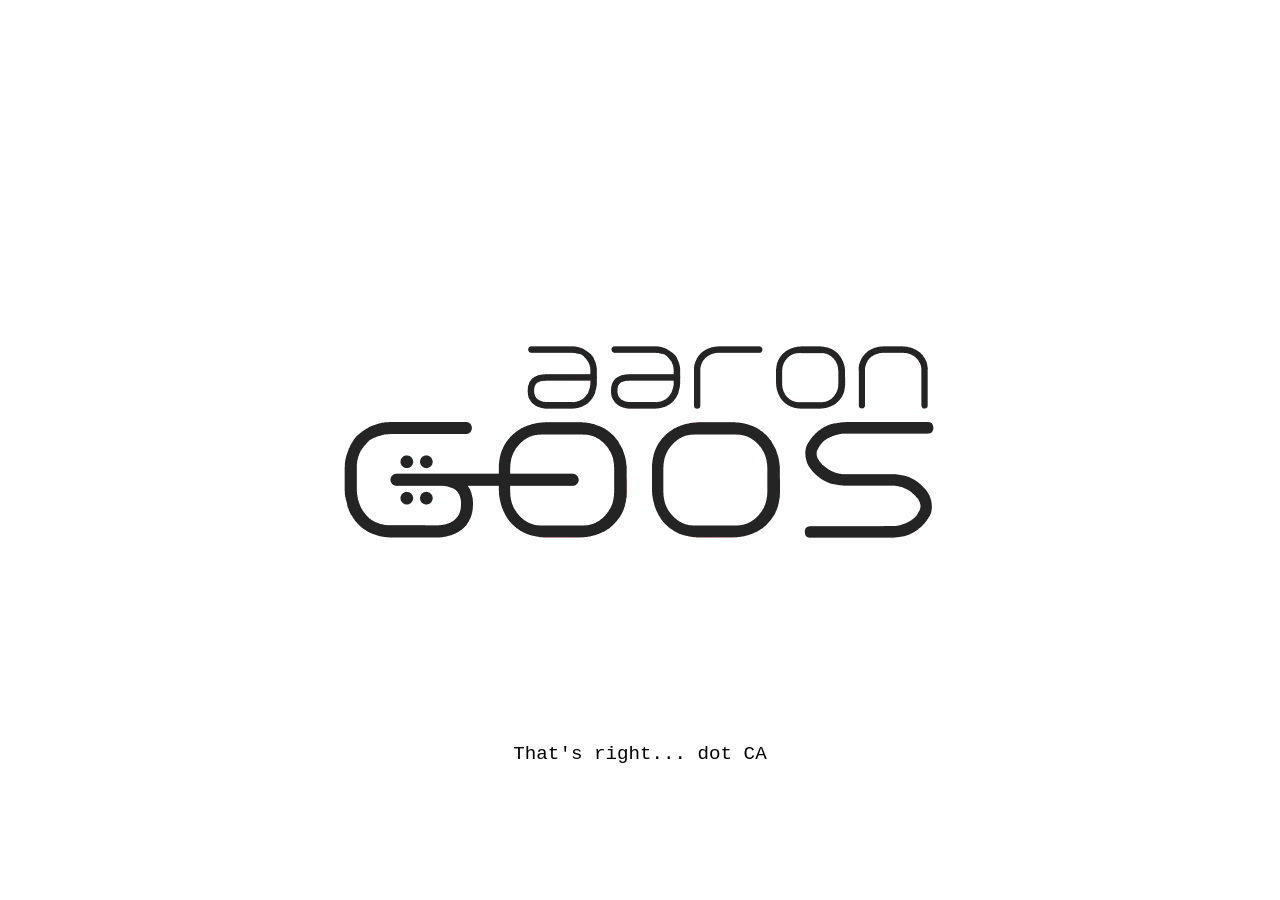
==== docs/index.html @ 3c728262 "Add files via upload" ====
<!DOCTYPE html>
<html lang="en">
<head>
    <meta charset="UTF-8">
    <meta name="viewport" content="width=device-width, initial-scale=1.0">
    <title>AG - Musician</title>
    <style>
        * {
            margin: 0;
            padding: 0;
            box-sizing: border-box;
        }
        body {
            display: flex;
            flex-direction: column;
            justify-content: center;
            align-items: center;
            height: 100vh;
            background-color: #FFFFFF;
            text-align: center;
        }
        img {
            max-width: 689px;
            width: 100%;
            height: auto;
        }
        .announcement {
            position: absolute;
            bottom: 15%;
            font-family: "Courier New", Courier, monospace;
            font-size: 1.2rem;
        }
    </style>
</head>
<body>
    <img src="AG-music Logo-2017.png" alt="AG - Musician Logo">
    <div class="announcement">That's right... dot CA</div>
</body>
</html>
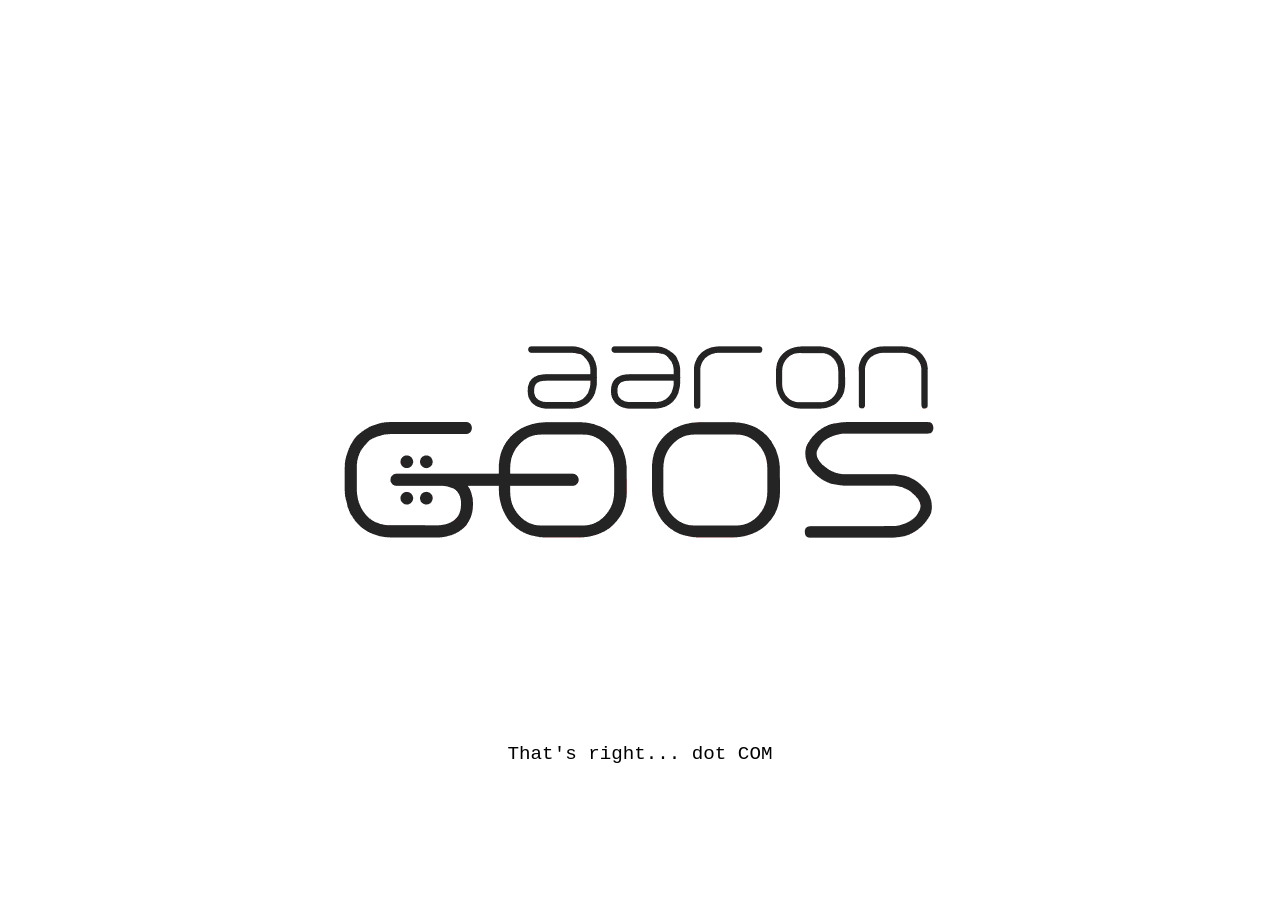
==== commit bce6d913: "Update index.html" ====
--- a/docs/index.html
+++ b/docs/index.html
@@ -3,7 +3,7 @@
 <head>
     <meta charset="UTF-8">
     <meta name="viewport" content="width=device-width, initial-scale=1.0">
-    <title>AG - Musician</title>
+    <title>Aaron Goos - Musician</title>
     <style>
         * {
             margin: 0;
@@ -34,6 +34,6 @@
 </head>
 <body>
     <img src="AG-music Logo-2017.png" alt="AG - Musician Logo">
-    <div class="announcement">That's right... dot CA</div>
+    <div class="announcement">That's right... dot COM</div>
 </body>
 </html>
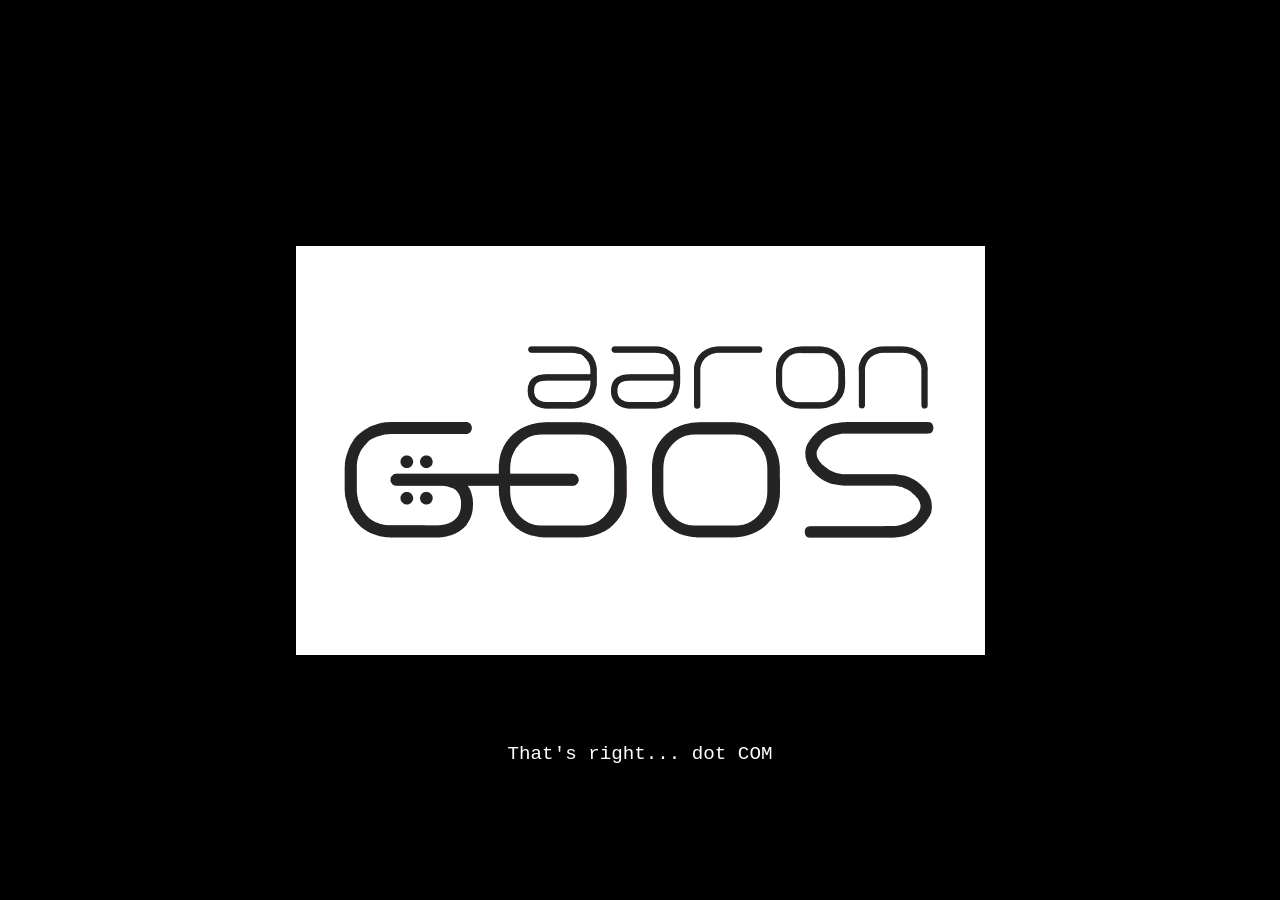
==== commit b9704b6a: "Update index.html" ====
--- a/docs/index.html
+++ b/docs/index.html
@@ -16,7 +16,8 @@
             justify-content: center;
             align-items: center;
             height: 100vh;
-            background-color: #FFFFFF;
+            background-color: #000000;
+            color: #FFFFFF;
             text-align: center;
         }
         img {
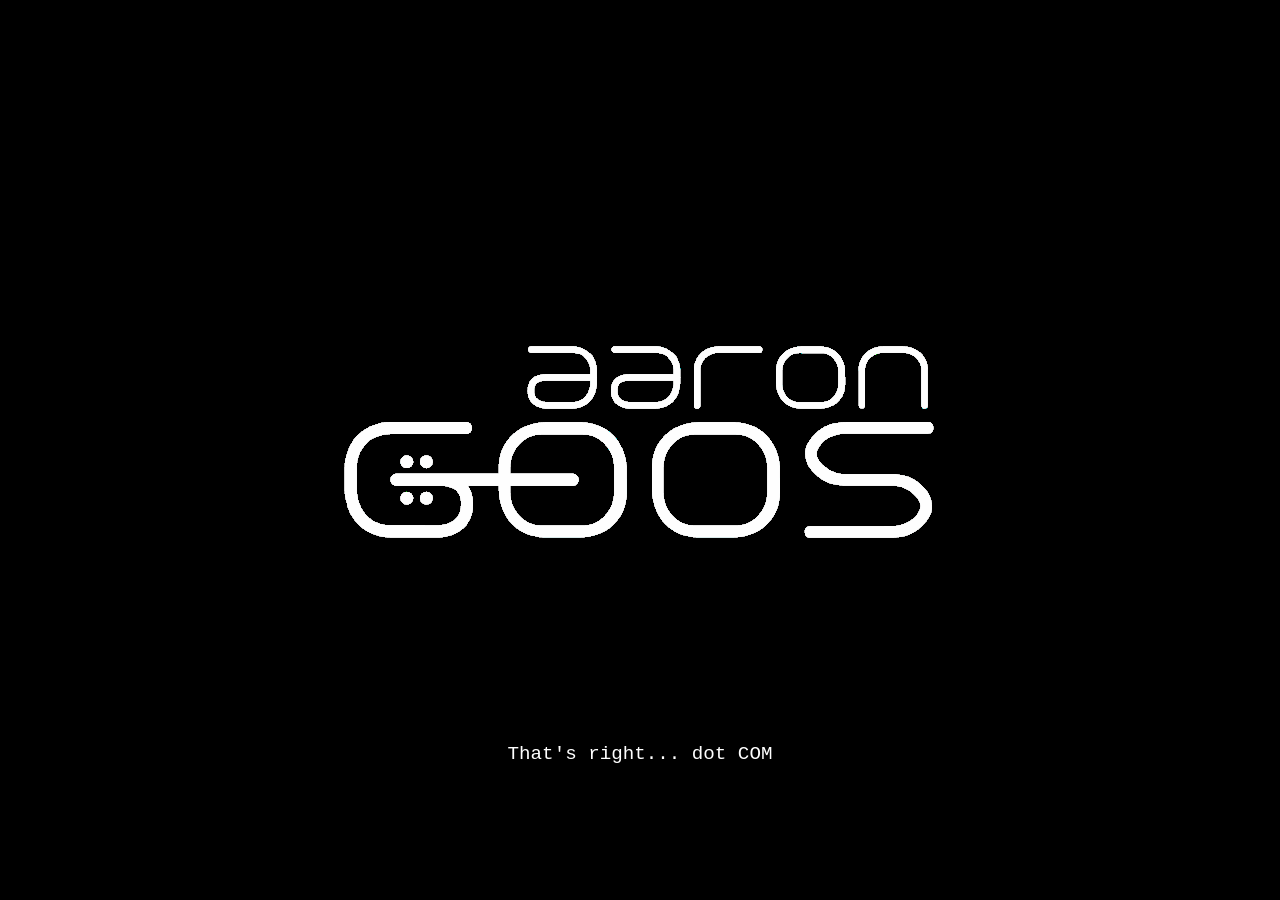
==== commit d766e196: "Update index.html" ====
--- a/docs/index.html
+++ b/docs/index.html
@@ -34,7 +34,7 @@
     </style>
 </head>
 <body>
-    <img src="AG-music Logo-2017.png" alt="AG - Musician Logo">
+    <img src="AG-music Logo-2017-darkMode.png" alt="AG - Musician Logo">
     <div class="announcement">That's right... dot COM</div>
 </body>
 </html>
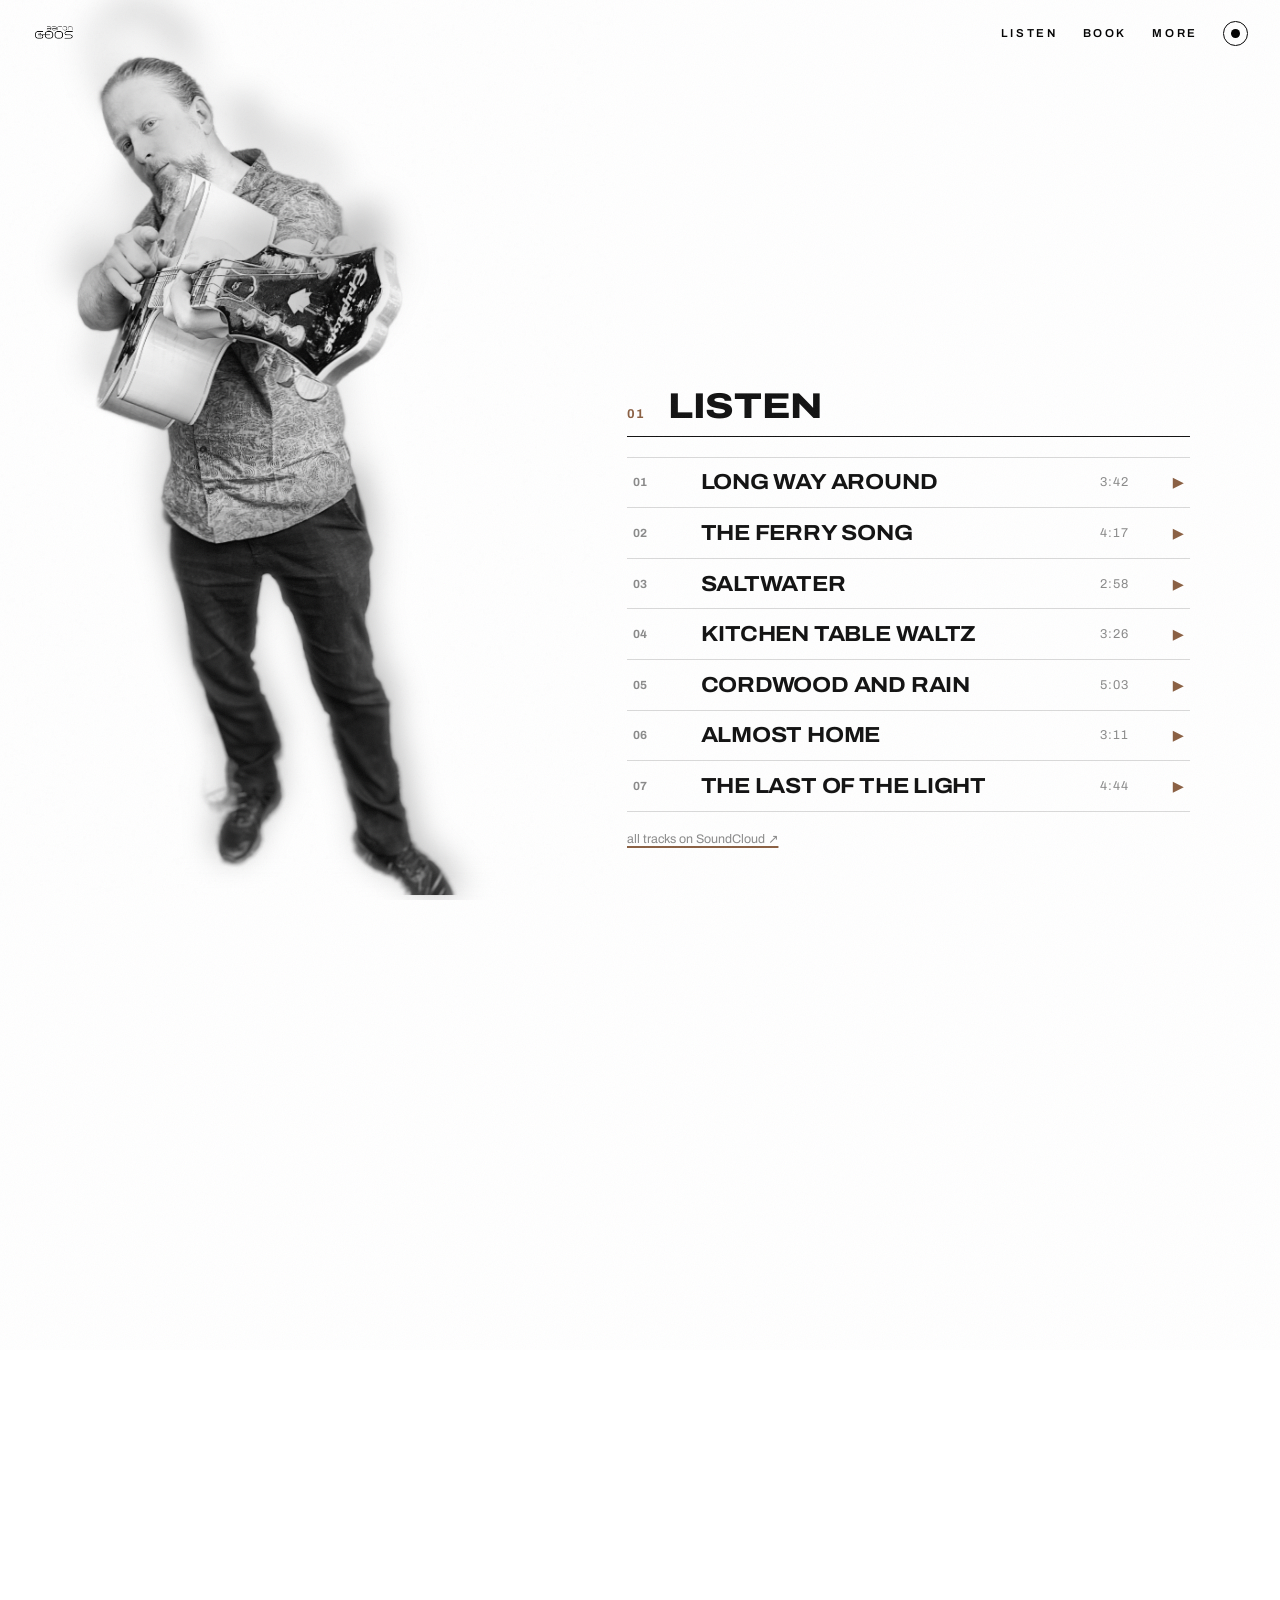
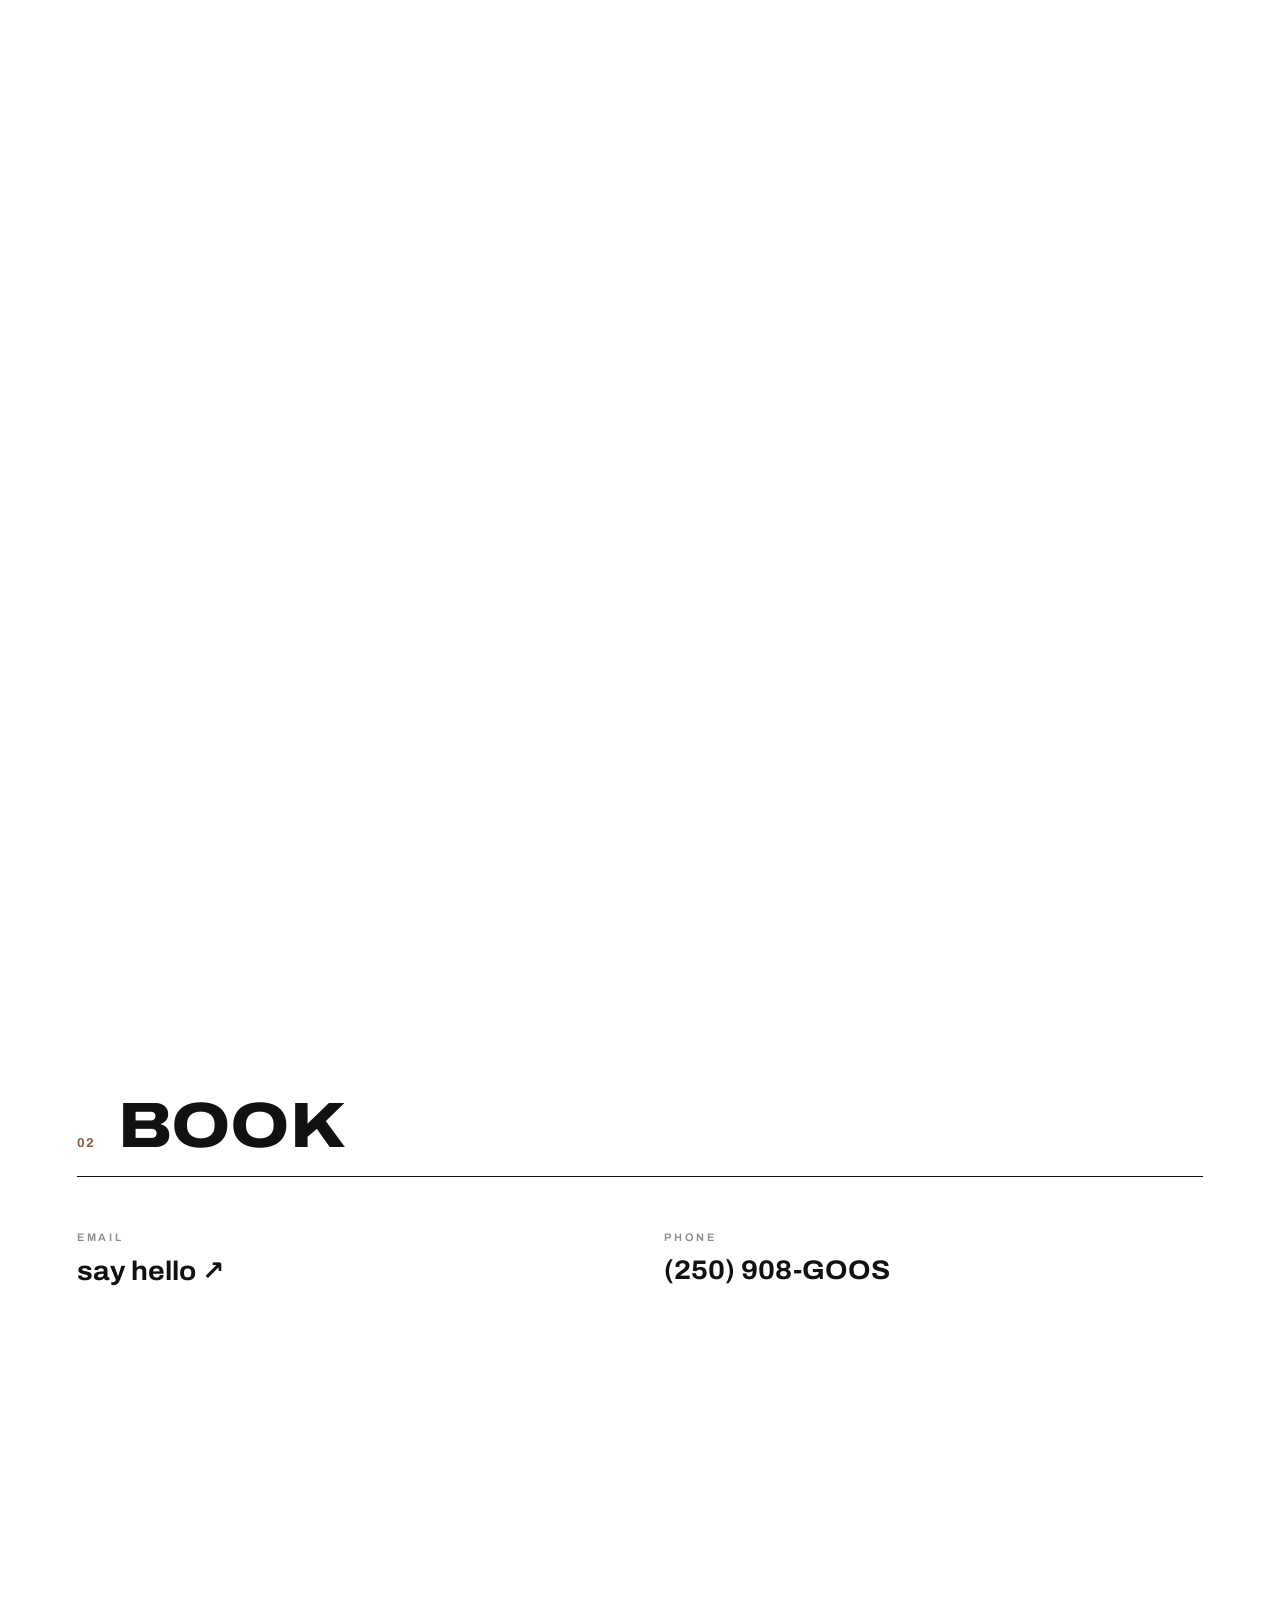
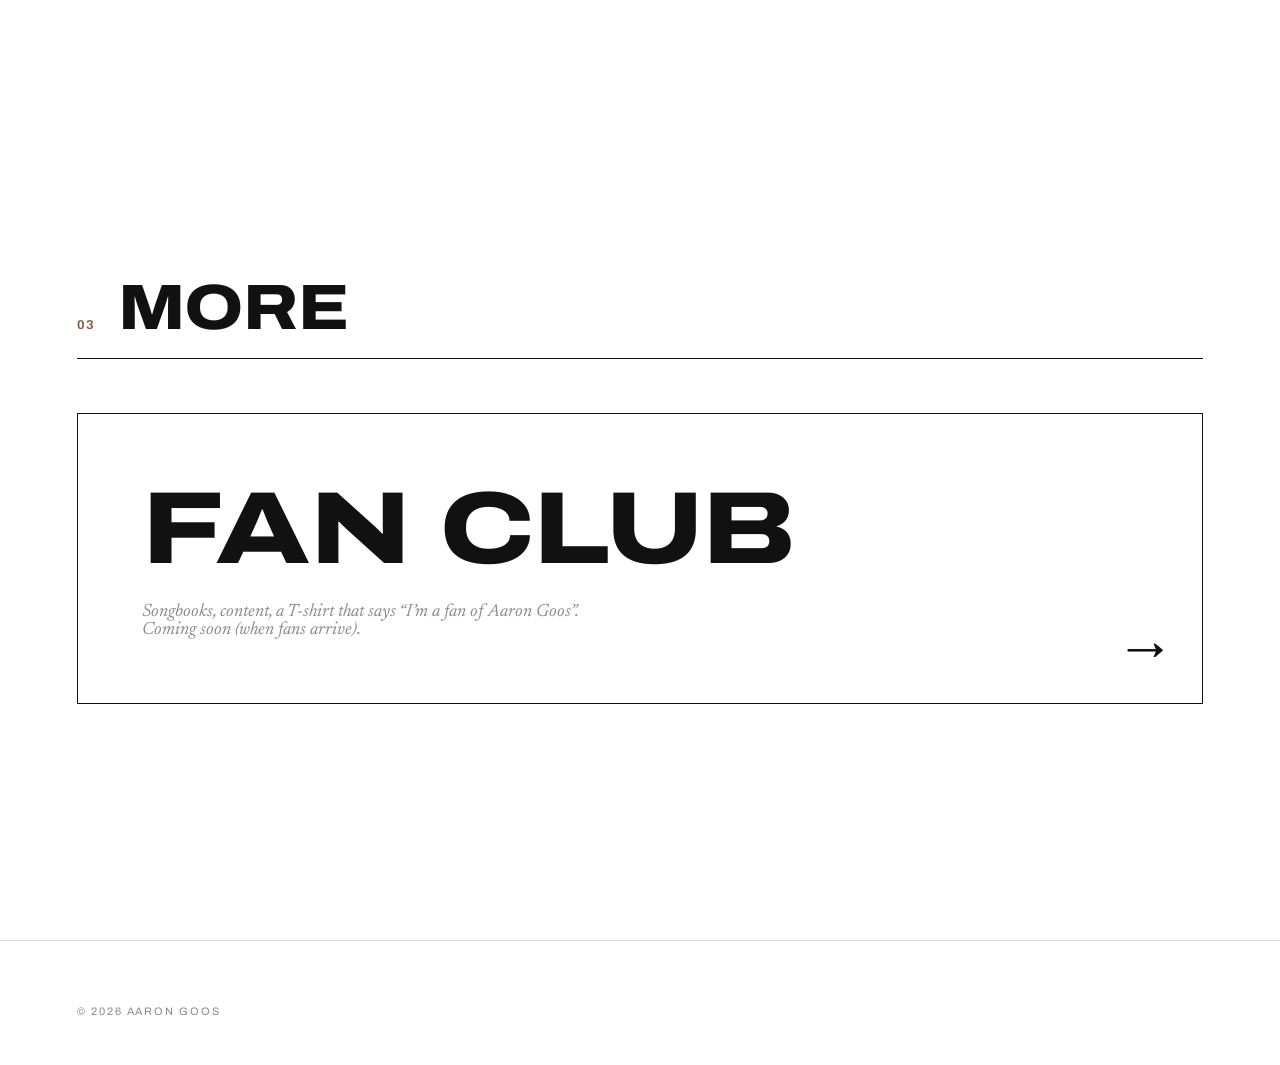
==== commit 05587ac6: "Rebuild: pinned hero parallax with 7-track listen reveal, push panels - Hero (260vh pin): photo drif" ====
--- a/docs/index.html
+++ b/docs/index.html
@@ -1,40 +1,221 @@
-<!DOCTYPE html>
+<!doctype html>
 <html lang="en">
 <head>
-    <meta charset="UTF-8">
-    <meta name="viewport" content="width=device-width, initial-scale=1.0">
-    <title>Aaron Goos - Musician</title>
-    <style>
-        * {
-            margin: 0;
-            padding: 0;
-            box-sizing: border-box;
-        }
-        body {
-            display: flex;
-            flex-direction: column;
-            justify-content: center;
-            align-items: center;
-            height: 100vh;
-            background-color: #000000;
-            color: #FFFFFF;
-            text-align: center;
-        }
-        img {
-            max-width: 689px;
-            width: 100%;
-            height: auto;
-        }
-        .announcement {
-            position: absolute;
-            bottom: 15%;
-            font-family: "Courier New", Courier, monospace;
-            font-size: 1.2rem;
-        }
-    </style>
+  <meta charset="utf-8">
+  <meta name="viewport" content="width=device-width, initial-scale=1">
+  <title>Aaron Goos — guitar &amp; voice</title>
+  <meta name="description" content="Aaron Goos — voice, guitar, sometimes piano. Listen, book, and more.">
+  <script>
+    /* theme before first paint so there is no flash.
+       Light is the default; dark is opt-in per visitor (remembered). */
+    (function () {
+      var t = 'light';
+      try { t = localStorage.getItem('ag-theme') || 'light'; } catch (e) {}
+      document.documentElement.setAttribute('data-theme', t);
+    })();
+  </script>
+  <link rel="preconnect" href="https://fonts.googleapis.com">
+  <link rel="preconnect" href="https://fonts.gstatic.com" crossorigin>
+  <link href="https://fonts.googleapis.com/css2?family=Archivo:wdth,wght@62..125,400..900&family=Newsreader:ital,opsz,wght@1,6..72,300..500&display=swap" rel="stylesheet">
+  <link rel="stylesheet" href="style.css">
+  <link rel="icon" type="image/png" href="AG-music Logo-2017.png">
 </head>
 <body>
-    <img src="AG-music Logo-2017-darkMode.png" alt="AG - Musician Logo">
-    <div class="announcement">That's right... dot COM</div>
+
+  <div class="grain" aria-hidden="true"></div>
+
+  <header class="topbar">
+    <a class="mark" href="#top" aria-label="Aaron Goos — home">
+      <img src="ag-mark.png" alt="Aaron Goos">
+    </a>
+    <nav class="nav">
+      <a href="#listen">Listen</a>
+      <a href="#book">Book</a>
+      <a href="#more">More</a>
+      <button id="themeBtn" class="theme-btn" type="button" aria-label="Toggle light and dark mode">
+        <span class="theme-dot" aria-hidden="true"></span>
+      </button>
+    </nav>
+  </header>
+
+  <main id="top">
+
+    <!-- ================= HERO + LISTEN (one pinned composition, desktop) ====
+         Photo holds left; headline fades out fast as the track list rises
+         into the same screen, all against the parallax drift. Book and More
+         then PUSH this whole stage out when they arrive. -->
+    <section class="hero">
+      <div class="hero-inner">
+        <div class="stage" aria-hidden="true">
+          <img class="layer ghost" data-depth="ghost" src="AG_guitar.jpg" alt="">
+          <img class="layer solid" data-depth="solid" src="AG_guitar.jpg" alt="">
+        </div>
+        <div class="hero-right">
+          <div class="hero-type">
+            <p class="kicker"><span class="accent">●</span>&nbsp; Aaron Goos · live · guitar &amp; voice</p>
+            <h1>PRETTY GOOD<br>BACKGROUND<br>MUSIC.</h1>
+            <p class="lede">Voice, guitar, sometimes piano.</p>
+          </div>
+          <div id="listen" class="hero-listen">
+            <div class="sec-head">
+              <span class="sec-no">01</span>
+              <h2>Listen</h2>
+            </div>
+
+            <!-- data-placeholder: swap titles/durations/links with real SoundCloud tracks -->
+            <ul class="tracks" data-placeholder>
+              <li class="track">
+                <button class="track-row" type="button" aria-expanded="false">
+                  <span class="track-no">01</span>
+                  <span class="track-title">Long Way Around</span>
+                  <span class="track-meta">3:42</span>
+                  <span class="track-toggle" aria-hidden="true"></span>
+                </button>
+                <div class="player">
+                  <div class="player-inner">
+                    <iframe data-src="https://w.soundcloud.com/player/?url=https%3A%2F%2Fsoundcloud.com%2Fplaceholder%2Ftrack-one&color=%238a5f42&auto_play=true&hide_related=true&show_comments=false"
+                            title="SoundCloud player" frameborder="0" allow="autoplay"></iframe>
+                  </div>
+                </div>
+              </li>
+              <li class="track">
+                <button class="track-row" type="button" aria-expanded="false">
+                  <span class="track-no">02</span>
+                  <span class="track-title">The Ferry Song</span>
+                  <span class="track-meta">4:17</span>
+                  <span class="track-toggle" aria-hidden="true"></span>
+                </button>
+                <div class="player">
+                  <div class="player-inner">
+                    <iframe data-src="https://w.soundcloud.com/player/?url=https%3A%2F%2Fsoundcloud.com%2Fplaceholder%2Ftrack-two&color=%238a5f42&auto_play=true&hide_related=true&show_comments=false"
+                            title="SoundCloud player" frameborder="0" allow="autoplay"></iframe>
+                  </div>
+                </div>
+              </li>
+              <li class="track">
+                <button class="track-row" type="button" aria-expanded="false">
+                  <span class="track-no">03</span>
+                  <span class="track-title">Saltwater</span>
+                  <span class="track-meta">2:58</span>
+                  <span class="track-toggle" aria-hidden="true"></span>
+                </button>
+                <div class="player">
+                  <div class="player-inner">
+                    <iframe data-src="https://w.soundcloud.com/player/?url=https%3A%2F%2Fsoundcloud.com%2Fplaceholder%2Ftrack-three&color=%238a5f42&auto_play=true&hide_related=true&show_comments=false"
+                            title="SoundCloud player" frameborder="0" allow="autoplay"></iframe>
+                  </div>
+                </div>
+              </li>
+              <li class="track">
+                <button class="track-row" type="button" aria-expanded="false">
+                  <span class="track-no">04</span>
+                  <span class="track-title">Kitchen Table Waltz</span>
+                  <span class="track-meta">3:26</span>
+                  <span class="track-toggle" aria-hidden="true"></span>
+                </button>
+                <div class="player">
+                  <div class="player-inner">
+                    <iframe data-src="https://w.soundcloud.com/player/?url=https%3A%2F%2Fsoundcloud.com%2Fplaceholder%2Ftrack-four&color=%238a5f42&auto_play=true&hide_related=true&show_comments=false"
+                            title="SoundCloud player" frameborder="0" allow="autoplay"></iframe>
+                  </div>
+                </div>
+              </li>
+              <li class="track">
+                <button class="track-row" type="button" aria-expanded="false">
+                  <span class="track-no">05</span>
+                  <span class="track-title">Cordwood and Rain</span>
+                  <span class="track-meta">5:03</span>
+                  <span class="track-toggle" aria-hidden="true"></span>
+                </button>
+                <div class="player">
+                  <div class="player-inner">
+                    <iframe data-src="https://w.soundcloud.com/player/?url=https%3A%2F%2Fsoundcloud.com%2Fplaceholder%2Ftrack-five&color=%238a5f42&auto_play=true&hide_related=true&show_comments=false"
+                            title="SoundCloud player" frameborder="0" allow="autoplay"></iframe>
+                  </div>
+                </div>
+              </li>
+              <li class="track">
+                <button class="track-row" type="button" aria-expanded="false">
+                  <span class="track-no">06</span>
+                  <span class="track-title">Almost Home</span>
+                  <span class="track-meta">3:11</span>
+                  <span class="track-toggle" aria-hidden="true"></span>
+                </button>
+                <div class="player">
+                  <div class="player-inner">
+                    <iframe data-src="https://w.soundcloud.com/player/?url=https%3A%2F%2Fsoundcloud.com%2Fplaceholder%2Ftrack-six&color=%238a5f42&auto_play=true&hide_related=true&show_comments=false"
+                            title="SoundCloud player" frameborder="0" allow="autoplay"></iframe>
+                  </div>
+                </div>
+              </li>
+              <li class="track">
+                <button class="track-row" type="button" aria-expanded="false">
+                  <span class="track-no">07</span>
+                  <span class="track-title">The Last of the Light</span>
+                  <span class="track-meta">4:44</span>
+                  <span class="track-toggle" aria-hidden="true"></span>
+                </button>
+                <div class="player">
+                  <div class="player-inner">
+                    <iframe data-src="https://w.soundcloud.com/player/?url=https%3A%2F%2Fsoundcloud.com%2Fplaceholder%2Ftrack-seven&color=%238a5f42&auto_play=true&hide_related=true&show_comments=false"
+                            title="SoundCloud player" frameborder="0" allow="autoplay"></iframe>
+                  </div>
+                </div>
+              </li>
+            </ul>
+
+            <p class="sec-foot"><a class="u" href="https://soundcloud.com/" data-placeholder>all tracks on SoundCloud ↗</a></p>
+          </div>
+        </div>
+        <div class="scroll-cue">scroll&nbsp;↓</div>
+      </div>
+    </section>
+
+    <!-- ================= BOOK (push panel) ================= -->
+    <section id="book" class="book push">
+      <div class="sec-head">
+        <span class="sec-no">02</span>
+        <h2>Book</h2>
+      </div>
+      <!-- data-placeholder: the email never appears in the HTML or even the
+           DOM — fragments are assembled at click-time only. Regenerate the
+           base64 parts for a real address with:
+           node -e "b=s=>Buffer.from(s).toString('base64');console.log(b('DOMAIN'),b('TLD'),b('LOCALPART'))"
+           then update the mapping order in app.js §4. -->
+      <div class="book-grid" data-placeholder>
+        <div class="book-item">
+          <span class="book-label">Email</span>
+          <a class="u big" data-contact="email"
+             data-x1="YWFyb25nb29z" data-x2="ZXhhbXBsZQ" data-x3="aGVsbG8"
+             href="#">say hello&nbsp;↗</a>
+        </div>
+        <div class="book-item">
+          <span class="book-label">Phone</span>
+          <a class="u big" data-contact="phone" data-vanity="(250) 908-GOOS"
+             href="#">(250) 908-GOOS</a>
+        </div>
+      </div>
+    </section>
+
+    <!-- ================= MORE (push panel) ================= -->
+    <section id="more" class="more push">
+      <div class="sec-head">
+        <span class="sec-no">03</span>
+        <h2>More</h2>
+      </div>
+      <a class="door" href="more/">
+        <span class="door-word">FAN&nbsp;CLUB</span>
+        <span class="door-note">Songbooks, content, a T-shirt that says “I’m a fan of Aaron Goos”. Coming soon (when fans arrive).</span>
+        <span class="door-arrow">→</span>
+      </a>
+    </section>
+
+  </main>
+
+  <footer class="footer">
+    <p class="fine">© 2026 Aaron Goos</p>
+  </footer>
+
+  <script src="app.js"></script>
 </body>
 </html>
--- a/docs/style.css
+++ b/docs/style.css
@@ -0,0 +1,404 @@
+/* ============================================================
+   AARON GROSS — single-page site
+   Palette rule: the photo gives white, black, grey.
+   One brown accent, nothing else.
+   The photo's backdrop is pure #ffffff, so page bg is pure white
+   and the print bleeds seamlessly into the page. Dark mode keeps the
+   same un-inverted print, framed on black with a soft glow.
+   ============================================================ */
+
+:root {
+  --bg:      #ffffff;
+  --ink:     #111111;
+  --ink-2:   #3a3a3a;
+  --mid:     #8a8a8a;   /* sampled mid-grey from the print */
+  --line:    #d9d9d9;
+  --accent:  #8a5f42;   /* the one brown — adjust here */
+
+  --display: 'Archivo', system-ui, sans-serif;
+  --body:    'Newsreader', Georgia, serif;
+
+  --ease: cubic-bezier(.22, 1, .36, 1);
+}
+
+[data-theme="dark"] {
+  --bg:      #000000;
+  --ink:     #f0f0f0;
+  --ink-2:   #c9c9c9;
+  --mid:     #7a7a7a;
+  --line:    #2e2e2e;
+  --accent:  #b98a63;
+}
+
+* { margin: 0; padding: 0; box-sizing: border-box; }
+
+html { scroll-behavior: smooth; }
+
+body {
+  background: var(--bg);
+  color: var(--ink);
+  font-family: var(--display);
+  -webkit-font-smoothing: antialiased;
+  transition: background .4s var(--ease), color .4s var(--ease);
+  overflow-x: hidden;
+}
+
+::selection { background: var(--accent); color: var(--bg); }
+
+a { color: inherit; }
+
+/* film grain — static, very quiet */
+.grain {
+  position: fixed; inset: -50%;
+  width: 200%; height: 200%;
+  pointer-events: none; z-index: 60; opacity: .05;
+  background-image: url("data:image/svg+xml,%3Csvg xmlns='http://www.w3.org/2000/svg' width='300' height='300'%3E%3Cfilter id='n'%3E%3CfeTurbulence type='fractalNoise' baseFrequency='0.9' numOctaves='2'/%3E%3C/filter%3E%3Crect width='300' height='300' filter='url(%23n)'/%3E%3C/svg%3E");
+}
+[data-theme="dark"] .grain { opacity: .07; }
+
+/* ---------------- top bar ---------------- */
+.topbar {
+  position: fixed; top: 0; left: 0; right: 0; z-index: 50;
+  display: flex; justify-content: space-between; align-items: center;
+  padding: 1.25rem 2rem;
+  mix-blend-mode: difference;   /* stays legible over print or page, light or dark */
+  color: #fff;
+}
+.mark img { height: 1.65rem; width: auto; display: block; }
+.nav  { display: flex; align-items: center; gap: 1.6rem; }
+.nav a {
+  font-size: .72rem; font-weight: 600; letter-spacing: .22em;
+  text-transform: uppercase; text-decoration: none;
+}
+.nav a:hover { text-decoration: underline; text-underline-offset: .4em; }
+
+.theme-btn {
+  background: none; border: 1px solid #fff; border-radius: 50%;
+  width: 1.55rem; height: 1.55rem; cursor: pointer;
+  display: grid; place-items: center; padding: 0;
+}
+.theme-dot {
+  width: .55rem; height: .55rem; border-radius: 50%;
+  background: #fff; display: block;
+  transition: transform .3s var(--ease);
+}
+.theme-btn:hover .theme-dot { transform: scale(1.6); }
+
+/* ---------------- hero ----------------
+   .hero is 260vh; .hero-inner is one sticky 100vh composition:
+   headline first, then the LISTEN rows rise into the same screen
+   against the photo's drift. Book and More are push panels that
+   slide this stage out of the way when they arrive. */
+.hero {
+  position: relative;
+  height: 260vh;
+}
+.hero-inner {
+  position: sticky; top: 0;
+  height: 100vh;
+  display: grid;
+  grid-template-columns: minmax(0, 48fr) minmax(0, 52fr);
+}
+
+.stage {
+  position: relative;
+  overflow: hidden;
+}
+.layer {
+  position: absolute;
+  left: 50%; top: 50%;
+  height: 100vh; width: auto;
+  max-width: none;
+  transform-origin: center;
+  transform: translate(-50%, -50%) scale(1.05);   /* base; JS overrides while pinned */
+  will-change: transform, opacity;
+  opacity: 1;
+  /* 'backwards' only: the final state lives in base CSS, so JS can
+     drive ghost opacity during the scroll pin without a fill conflict */
+  animation: develop 1.4s var(--ease) .1s backwards;
+}
+.layer.ghost {
+  filter: blur(14px);
+  opacity: .55;
+}
+@keyframes develop { from { opacity: 0; transform: translate(-50%, -50%) scale(1.09); } }
+
+/* light mode: the print's near-white matte disappears into the page */
+.layer { mix-blend-mode: multiply; }
+
+/* dark mode: the SAME print, un-inverted — it simply rests on the dark
+   wall as a framed piece: hairline border + a soft glow off the white matte */
+[data-theme="dark"] .layer { mix-blend-mode: normal; }
+[data-theme="dark"] .layer.ghost { filter: blur(20px); opacity: .35; }
+[data-theme="dark"] .layer.solid {
+  border: 1px solid rgba(255, 255, 255, .22);
+  box-shadow: 0 30px 80px -30px rgba(255, 255, 255, .18);
+}
+
+.hero-right {
+  display: flex; flex-direction: column;
+  padding: 12vh 7vw 6vh 1vw;   /* wider right margin — BACKGROUND needs air */
+  overflow: hidden;
+}
+.hero-type {
+  display: flex; flex-direction: column; justify-content: center;
+  flex: 0 0 auto;
+  min-height: 46vh;
+  will-change: transform, opacity;
+  /* transform/opacity are driven by JS during the hold —
+     intro animation is applied to children so they never fight */
+}
+.hero-type > * {
+  opacity: 0;
+  animation: rise .9s var(--ease) both;
+}
+.hero-type > :nth-child(1) { animation-delay: .65s; }
+.hero-type > :nth-child(2) { animation-delay: .80s; }
+.hero-type > :nth-child(3) { animation-delay: .95s; }
+.hero-type > :nth-child(4) { animation-delay: 1.1s; }
+@keyframes rise { from { opacity: 0; transform: translateY(2.2rem); } to { opacity: 1; transform: none; } }
+
+/* the listen block lives inside the pinned stage (desktop);
+   JS lifts it in as the headline fades. The headline goes out of flow
+   while pinned so all seven rows fit the held screen.
+   Mobile/reduced-motion: static, everything in normal flow. */
+.hero-listen { flex: 1 1 auto; }
+@media (min-width: 821px) {
+  .hero-right { position: relative; }
+  .hero-type {
+    position: absolute; top: 12vh; left: 1vw; right: 7vw;
+    min-height: 0;
+  }
+  .hero-listen {
+    opacity: 0; transform: translateY(26vh); will-change: transform, opacity;
+    display: flex; flex-direction: column; justify-content: flex-end;
+  }
+}
+/* compact rows inside the hero screen */
+.hero-listen .sec-head { padding-bottom: .7rem; margin-bottom: 1.2rem; border-bottom-width: 1.5px; }
+.hero-listen .sec-head h2 { font-size: clamp(1.5rem, 2.8vw, 2.4rem); }
+.hero-listen .track-row { padding: .8rem .4rem; }
+.hero-listen .track-row:hover { padding-left: 1rem; }
+.hero-listen .track-title { font-size: clamp(1rem, 1.7vw, 1.4rem); }
+.hero-listen .sec-foot { margin-top: 1.2rem; font-size: .78rem; }
+/* short laptop screens: tighten further so all 7 fit */
+@media (min-width: 821px) and (max-height: 780px) {
+  .hero-listen .track-row { padding: .55rem .4rem; }
+  .hero-listen .sec-head { margin-bottom: .9rem; }
+  .hero-listen .sec-foot { margin-top: .8rem; }
+}
+
+.kicker {
+  font-size: .72rem; font-weight: 600; letter-spacing: .26em;
+  text-transform: uppercase; color: var(--mid);
+  margin-bottom: 2.2rem;
+}
+.kicker .accent { color: var(--accent); font-size: .6rem; vertical-align: .1em; }
+
+.hero-type h1 {
+  font-size: clamp(2.6rem, 6.3vw, 7.2rem);
+  font-weight: 800;
+  font-stretch: 110%;
+  line-height: .95;
+  letter-spacing: -.02em;
+  text-transform: uppercase;
+}
+.lede {
+  font-family: var(--body); font-style: italic;
+  font-size: clamp(1.05rem, 1.7vw, 1.5rem);
+  color: var(--ink-2);
+  margin: 2rem 0 2.6rem; max-width: 34ch;
+}
+.cta {
+  align-self: flex-start; text-decoration: none;
+  font-size: .78rem; font-weight: 700; letter-spacing: .24em; text-transform: uppercase;
+  border: 1.5px solid var(--ink); border-radius: 999px;
+  padding: .85rem 1.7rem;
+  transition: background .25s var(--ease), color .25s var(--ease), border-color .25s;
+}
+.cta .cta-play { color: var(--accent); font-size: .7em; }
+.cta:hover { background: var(--ink); color: var(--bg); }
+.cta:hover .cta-play { color: var(--accent); }
+
+.scroll-cue {
+  position: absolute; left: 2rem; bottom: 1.6rem; z-index: 4;
+  font-size: .64rem; letter-spacing: .3em; text-transform: uppercase;
+  color: var(--mid);
+  animation: cue 2.6s var(--ease) infinite;
+}
+@keyframes cue { 0%,100% { transform: translateY(0); opacity:.9 } 50% { transform: translateY(6px); opacity:.4 } }
+
+/* ---------------- push panels ----------------
+   Book and More are one-screen-each panels that scroll up and push
+   the previous composition out — full viewport, vertically centered. */
+.push {
+  min-height: 100vh;
+  display: flex; flex-direction: column; justify-content: center;
+}
+
+/* ---------------- content shell ---------------- */
+section:not(.hero) {
+  position: relative; z-index: 5;
+  background: var(--bg);
+  padding: clamp(5rem, 12vh, 9rem) clamp(1.5rem, 6vw, 6rem);
+}
+
+.sec-head {
+  display: flex; align-items: baseline; gap: 1.4rem;
+  border-bottom: 1.5px solid var(--ink);
+  padding-bottom: 1.1rem; margin-bottom: 3.4rem;
+}
+.sec-no { font-size: .8rem; font-weight: 700; color: var(--accent); letter-spacing: .1em; }
+.sec-head h2 {
+  font-size: clamp(2rem, 5vw, 4.2rem);
+  font-weight: 800; font-stretch: 115%; text-transform: uppercase;
+  letter-spacing: -.01em; line-height: 1;
+}
+
+.u { text-decoration: underline; text-decoration-color: var(--accent); text-underline-offset: .28em; text-decoration-thickness: 2px; }
+.u:hover { color: var(--accent); }
+
+.sec-foot { margin-top: 2.6rem; font-size: .85rem; color: var(--mid); }
+
+/* ---------------- listen ---------------- */
+.tracks { list-style: none; }
+.track { border-bottom: 1px solid var(--line); }
+.track:first-child { border-top: 1px solid var(--line); }
+
+.track-row {
+  width: 100%; background: none; border: 0; cursor: pointer;
+  display: grid;
+  grid-template-columns: 3.2rem 1fr auto 2.4rem;
+  align-items: center; gap: 1rem;
+  padding: 1.5rem .4rem;
+  font-family: var(--display); color: var(--ink);
+  text-align: left;
+  transition: padding-left .3s var(--ease);
+}
+.track-row:hover { padding-left: 1.1rem; }
+.track-no { font-size: .74rem; font-weight: 700; color: var(--mid); }
+.track-title {
+  font-size: clamp(1.25rem, 2.6vw, 2.1rem);
+  font-weight: 700; font-stretch: 110%; text-transform: uppercase;
+  letter-spacing: -.01em;
+}
+.track-row:hover .track-title { color: var(--accent); }
+.track-meta { font-size: .8rem; color: var(--mid); letter-spacing: .08em; }
+.track-toggle { font-size: .9rem; color: var(--accent); text-align: right; }
+.track-toggle::before { content: "▶"; }
+.track.open .track-toggle::before { content: "■"; }
+.track.open .track-toggle { font-size: .7rem; }
+
+/* 0fr → 1fr is the animatable disclosure pattern */
+.player {
+  display: grid; grid-template-rows: 0fr;
+  transition: grid-template-rows .45s var(--ease);
+}
+.player-inner { min-height: 0; overflow: hidden; }
+.player iframe {
+  display: block; border: 0; width: 100%; height: 6.5rem;
+  opacity: 0; transition: opacity .3s .1s;
+}
+.track.open .player { grid-template-rows: 1fr; }
+.track.open .player iframe { opacity: 1; }
+
+/* ---------------- book ---------------- */
+.book-grid {
+  display: grid; gap: 3rem;
+  grid-template-columns: repeat(auto-fit, minmax(16rem, 1fr));
+}
+.book-label {
+  display: block; font-size: .68rem; font-weight: 600;
+  letter-spacing: .26em; text-transform: uppercase; color: var(--mid);
+  margin-bottom: .7rem;
+}
+.big {
+  font-size: clamp(1.15rem, 2.1vw, 1.7rem);
+  font-weight: 700; font-stretch: 105%;
+  text-decoration: none;
+}
+
+/* ---------------- more ---------------- */
+.door {
+  display: block; text-decoration: none;
+  border: 1.5px solid var(--ink);
+  padding: clamp(2rem, 5vw, 4rem);
+  position: relative; overflow: hidden;
+  transition: color .35s var(--ease), border-color .35s;
+}
+.door::after {
+  content: ""; position: absolute; inset: 0; z-index: 0;
+  background: var(--ink);
+  transform: translateY(101%);
+  transition: transform .5s var(--ease);
+}
+.door:hover::after { transform: translateY(0); }
+.door:hover { color: var(--bg); border-color: var(--ink); }
+.door > * { position: relative; z-index: 1; }
+.door-word {
+  display: block;
+  font-size: clamp(2.6rem, 8vw, 7rem);
+  font-weight: 800; font-stretch: 125%; text-transform: uppercase;
+  line-height: 1; letter-spacing: -.015em;
+}
+.door-note {
+  display: block; margin-top: 1.4rem; max-width: 46ch;
+  font-family: var(--body); font-style: italic;
+  font-size: clamp(.95rem, 1.4vw, 1.2rem); color: var(--mid);
+}
+.door:hover .door-note { color: var(--bg); opacity: .75; }
+.door-arrow {
+  position: absolute; right: clamp(1rem, 3vw, 2.6rem); bottom: clamp(1rem, 3vw, 2.2rem);
+  font-size: clamp(1.6rem, 3vw, 2.6rem); z-index: 1;
+  transition: transform .4s var(--ease);
+}
+.door:hover .door-arrow { transform: translateX(.6rem); }
+
+/* ---------------- footer ---------------- */
+.footer {
+  position: relative; z-index: 5;
+  background: var(--bg);
+  padding: 4rem clamp(1.5rem, 6vw, 6rem) 3rem;
+  display: flex; align-items: end; justify-content: space-between; gap: 2rem;
+  border-top: 1px solid var(--line);
+}
+.logo { height: 2.6rem; width: auto; opacity: .9; }
+/* the logo PNGs have baked-in mattes — blend them away per theme */
+.logo-light { display: block; mix-blend-mode: multiply; }
+.logo-dark  { display: none; mix-blend-mode: screen; }
+[data-theme="dark"] .logo-light { display: none; }
+[data-theme="dark"] .logo-dark  { display: block; }
+.footer .fine { font-size: .68rem; letter-spacing: .18em; text-transform: uppercase; color: var(--mid); }
+
+/* ---------------- responsive ---------------- */
+@media (max-width: 820px) {
+  .hero { height: auto; }
+  .hero-inner { position: static; height: auto; grid-template-columns: 1fr; }
+  .stage { height: 78vh; }
+  .layer { height: 78vh; }
+  .hero-right { padding: 3.4rem 1.6rem 2rem; overflow: visible; }
+  .hero-type { min-height: 0; }
+  .hero-type h1 { font-size: clamp(2.4rem, 11.5vw, 5rem); }
+  .push { min-height: 0; }
+  .topbar { padding: 1rem 1.2rem; }
+  .nav { gap: 1rem; }
+  .nav a { font-size: .62rem; letter-spacing: .16em; }
+  .scroll-cue { display: none; }
+}
+
+/* ---------------- reduced motion ---------------- */
+@media (prefers-reduced-motion: reduce) {
+  html { scroll-behavior: auto; }
+  .hero { height: auto; }
+  .hero-inner { position: static; height: auto; }
+  .stage { height: 100vh; }
+  .hero-right { position: static; }
+  .hero-type { position: static; }
+  .layer, .hero-type > * { animation: none; }
+  .layer { opacity: 1; }
+  .layer.ghost { opacity: .55; }
+  .hero-type > * { opacity: 1; transform: none; }
+  .hero-listen { opacity: 1 !important; transform: none !important; display: block; }
+  .scroll-cue { animation: none; }
+  .player, .door::after, .door-arrow { transition: none; }
+}
